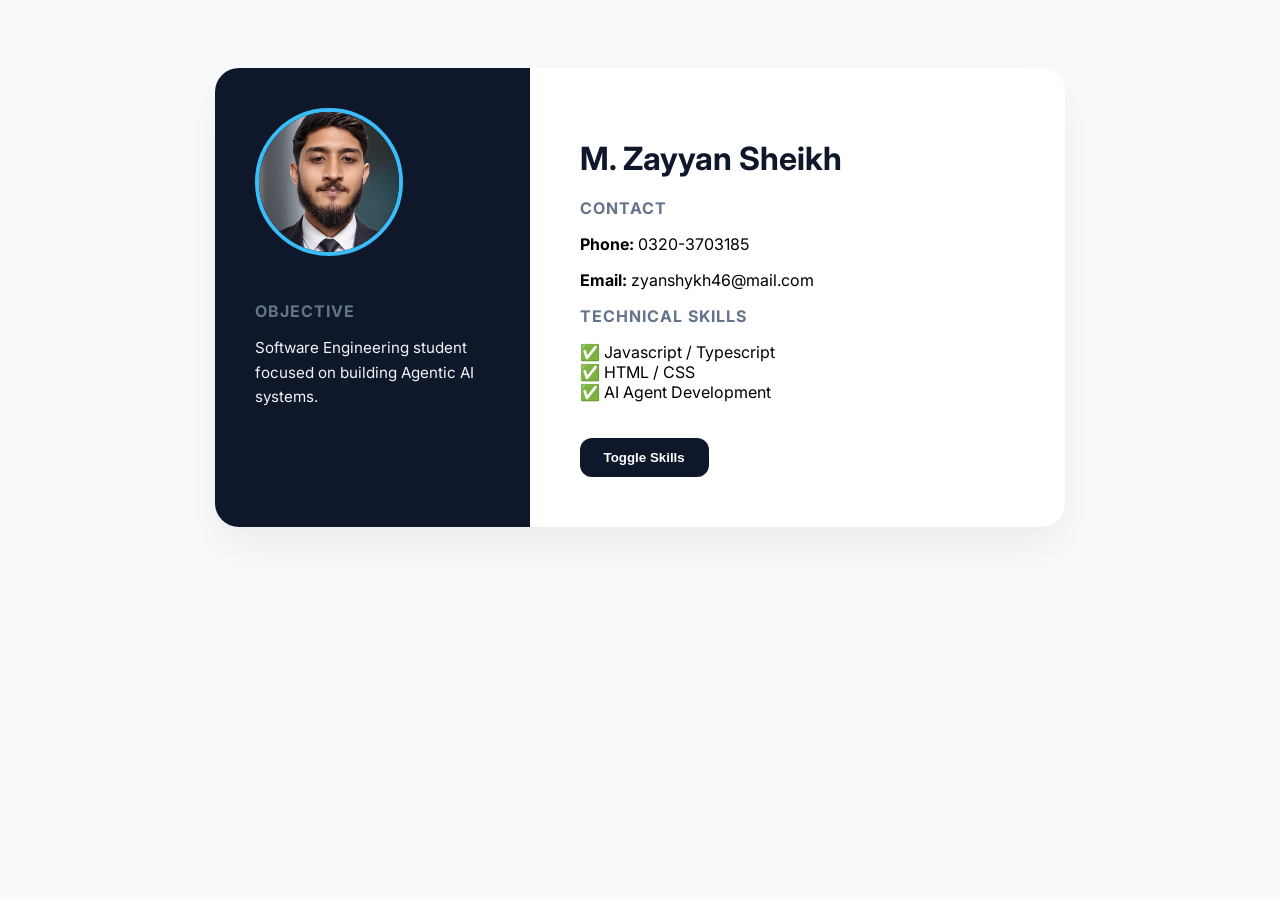
==== index.html @ ca7de84e "Update index.html" ====
<!DOCTYPE html>
<html lang="en">
<head>
    <meta charset="UTF-8">
    <meta name="viewport" content="width=device-width, initial-scale=1.0">
    <title>M. Zayyan Sheikh - Resume</title>
    <link rel="stylesheet" href="style.css">
    <link href="https://fonts.googleapis.com/css2?family=Inter:wght@300;400;700&display=swap" rel="stylesheet">
</head>
<body>

    <div class="resume-container">
        <div class="left-section">
            <img src="image.png" alt="Profile" class="profile-picture">
            <section id="objective">
                <h3>Objective</h3>
                <p style="font-size: 0.95rem; line-height: 1.6;">Software Engineering student focused on building Agentic AI systems.</p>
            </section>
        </div>
        
        <div class="right-section">
            <h1>M. Zayyan Sheikh</h1>
            <section id="personal-Information">
                <h3>Contact</h3>
                <p><b>Phone:</b> 0320-3703185</p>
                <p><b>Email:</b> zyanshykh46@mail.com</p>
            </section>

            <section id="skills-section">
                <h3>Technical Skills</h3>
                <ul id="skills-list" style="list-style: none; padding: 0;">
                    <li>✅ Javascript / Typescript</li>
                    <li>✅ HTML / CSS</li>
                    <li>✅ AI Agent Development</li>
                </ul>
            </section>
            
            <button id="toggle-Skills">Toggle Skills</button>
        </div>
    </div>

    <script src="script.js"></script>
</body>
</html>
---- style.css ----
body {
    font-family: 'Inter', sans-serif;
    background: #f8fafc; 
    padding: 60px 20px;
    display: flex;
    justify-content: center;
}

.resume-container {
    display: flex;
    max-width: 850px;
    background: #ffffff;
    border-radius: 24px;
    box-shadow: 0 20px 40px rgba(0,0,0,0.06);
    overflow: hidden;
}

.left-section {
    background: #0f172a; 
    color: #f1f5f9;
    padding: 40px;
    width: 35%;
}

.profile-picture {
    width: 140px;
    height: 140px;
    border-radius: 50%;
    object-fit: cover;
    border: 4px solid #38bdf8; 
    margin-bottom: 25px;
}

.right-section {
    padding: 50px;
    width: 65%;
}

h3 {
    font-size: 1rem;
    color: #64748b;
    text-transform: uppercase;
    letter-spacing: 1px;
    margin-bottom: 12px;
}

h1 {
    font-size: 2rem;
    margin-bottom: 20px;
    color: #0f172a;
}

button {
    background: #0f172a;
    color: white;
    border: none;
    padding: 12px 24px;
    border-radius: 12px;
    cursor: pointer;
    font-weight: 600;
    margin-top: 20px;
    transition: all 0.3s ease;
}

button:hover {
    background: #38bdf8;
    transform: translateY(-2px);
}
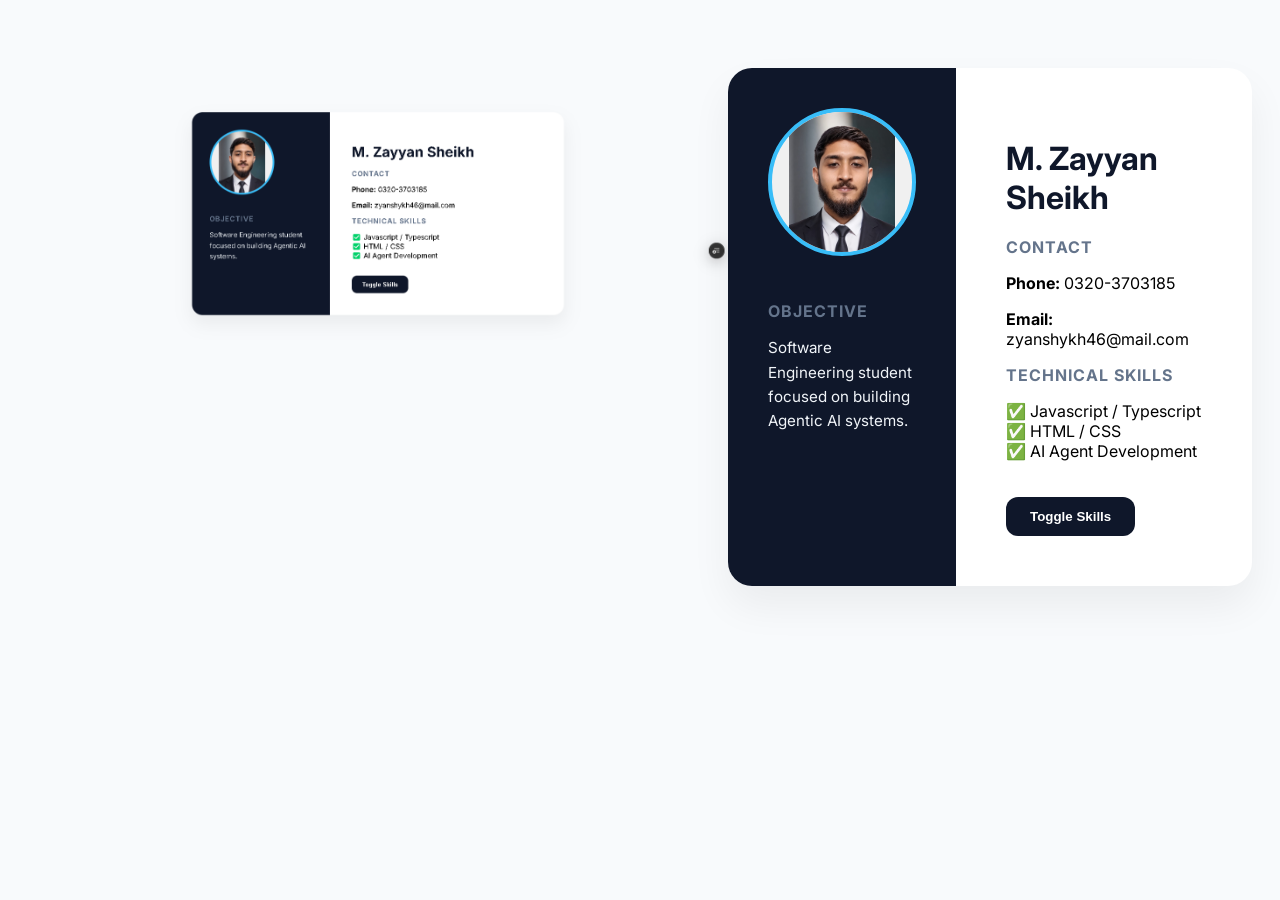
==== commit 7b975ffc: "Update index.html" ====
--- a/index.html
+++ b/index.html
@@ -6,6 +6,9 @@
     <title>M. Zayyan Sheikh - Resume</title>
     <link rel="stylesheet" href="style.css">
     <link href="https://fonts.googleapis.com/css2?family=Inter:wght@300;400;700&display=swap" rel="stylesheet">
+    <p align="center">
+  <img src="UIUX-image.png" alt="Project UI/UX Design" width="700"/>
+</p>
 </head>
 <body>
 
--- a/style.css
+++ b/style.css
@@ -25,9 +25,10 @@
 .profile-picture {
     width: 140px;
     height: 140px;
-    border-radius: 50%;
-    object-fit: cover;
-    border: 4px solid #38bdf8; 
+    border-radius: 50%; 
+    object-fit: contain; 
+    background-color: #f0f0f0; 
+    border: 4px solid #38bdf8;
     margin-bottom: 25px;
 }
 
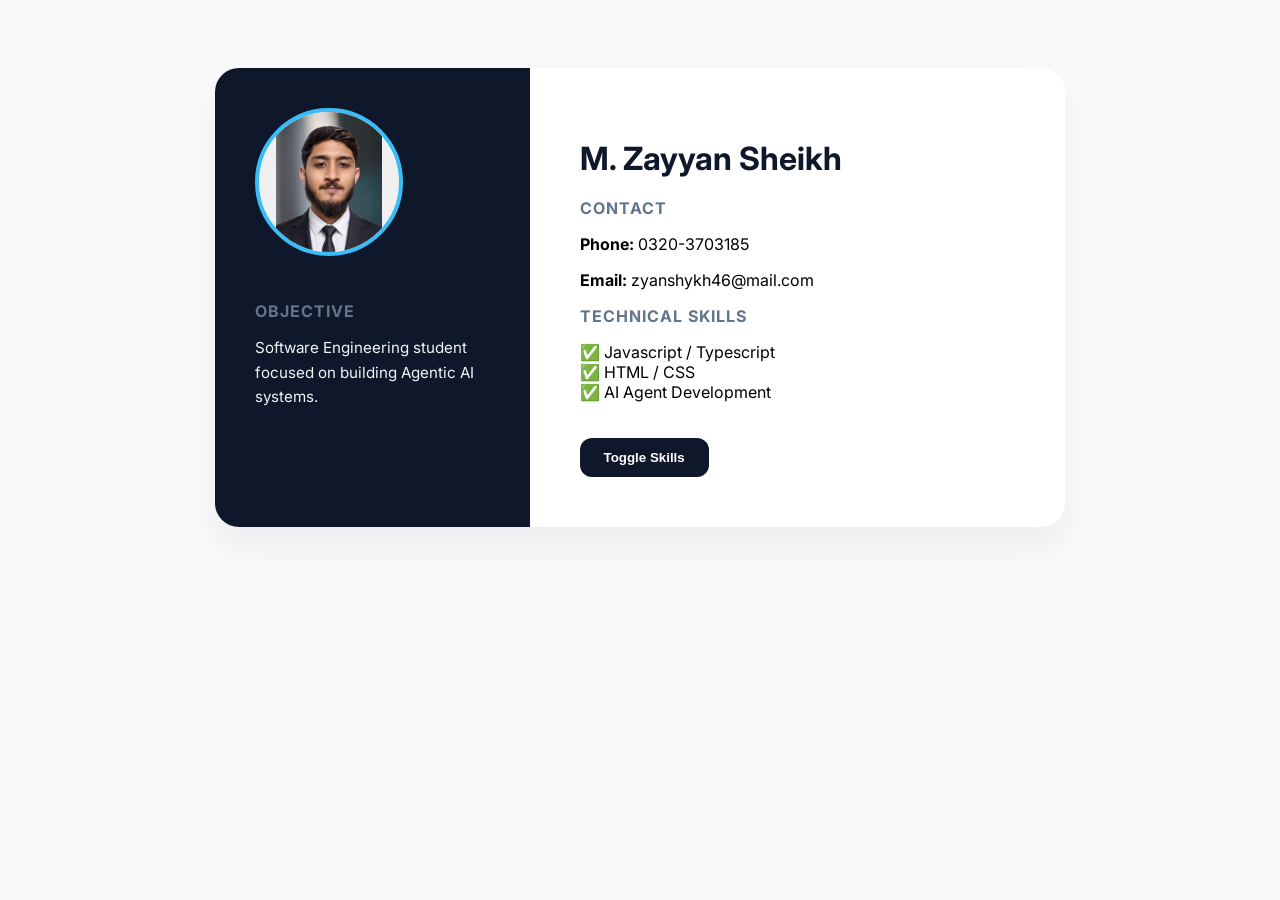
==== commit 544f0ccf: "Update index.html" ====
--- a/index.html
+++ b/index.html
@@ -6,9 +6,6 @@
     <title>M. Zayyan Sheikh - Resume</title>
     <link rel="stylesheet" href="style.css">
     <link href="https://fonts.googleapis.com/css2?family=Inter:wght@300;400;700&display=swap" rel="stylesheet">
-    <p align="center">
-  <img src="UIUX-image.png" alt="Project UI/UX Design" width="700"/>
-</p>
 </head>
 <body>
 
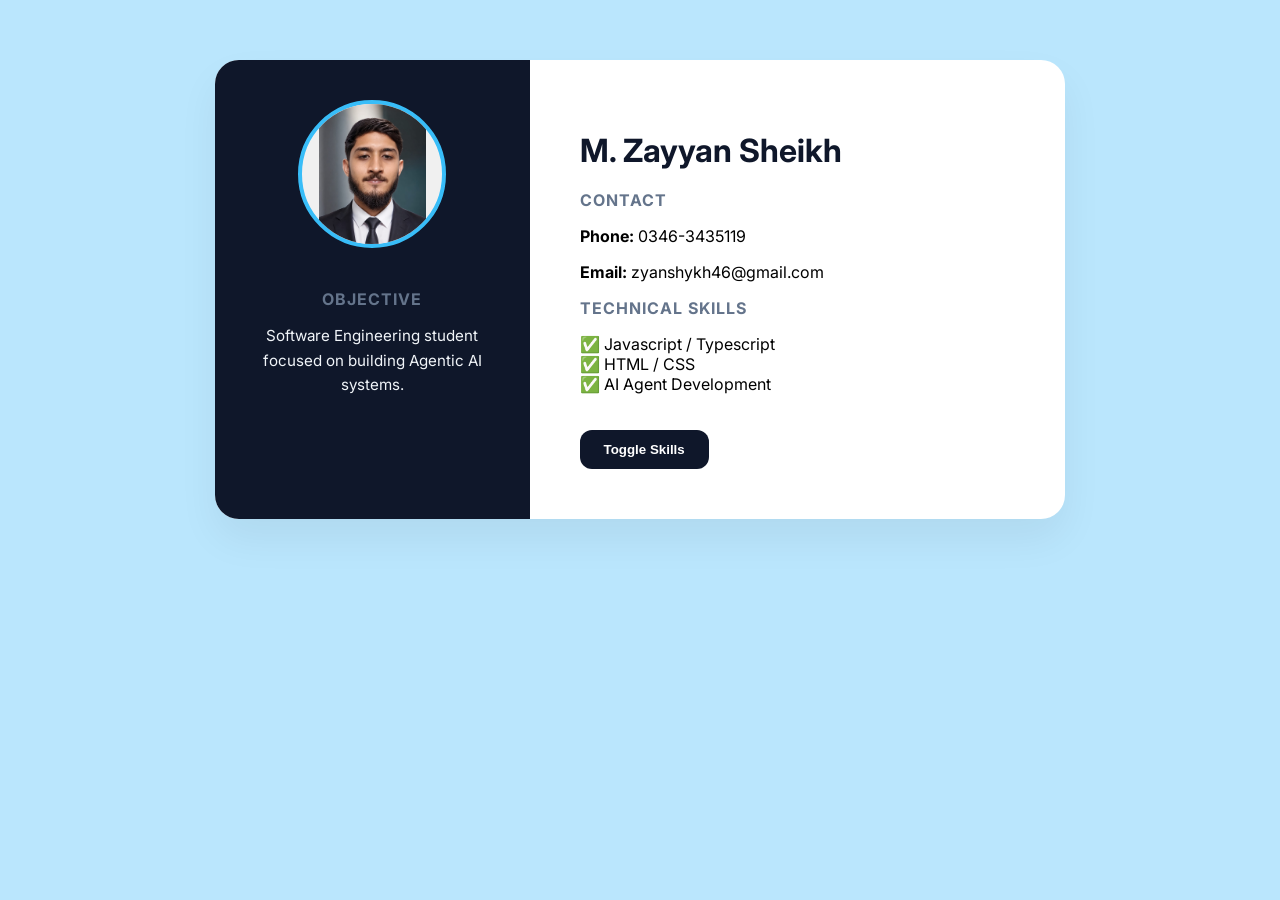
==== commit 89804f90: "Update index.html" ====
--- a/index.html
+++ b/index.html
@@ -22,8 +22,8 @@
             <h1>M. Zayyan Sheikh</h1>
             <section id="personal-Information">
                 <h3>Contact</h3>
-                <p><b>Phone:</b> 0320-3703185</p>
-                <p><b>Email:</b> zyanshykh46@mail.com</p>
+                <p><b>Phone:</b> 0346-3435119</p>
+                <p><b>Email:</b> zyanshykh46@gmail.com</p>
             </section>
 
             <section id="skills-section">
--- a/style.css
+++ b/style.css
@@ -1,9 +1,10 @@
 body {
     font-family: 'Inter', sans-serif;
-    background: #f8fafc; 
+    background: #bae6fd; 
     padding: 60px 20px;
     display: flex;
     justify-content: center;
+    margin: 0;
 }
 
 .resume-container {
@@ -15,11 +16,16 @@
     overflow: hidden;
 }
 
+
 .left-section {
     background: #0f172a; 
     color: #f1f5f9;
     padding: 40px;
     width: 35%;
+    display: flex;
+    flex-direction: column;
+    align-items: center; 
+    text-align: center;
 }
 
 .profile-picture {
@@ -31,6 +37,7 @@
     border: 4px solid #38bdf8;
     margin-bottom: 25px;
 }
+
 
 .right-section {
     padding: 50px;
@@ -67,3 +74,32 @@
     background: #38bdf8;
     transform: translateY(-2px);
 }
+
+/* Mobile Responsive Fixes */
+@media (max-width: 768px) {
+    .resume-container {
+        flex-direction: column;
+        width: 100%;
+        margin: 10px auto;
+        border-radius: 20px;
+    }
+
+    .left-section, .right-section {
+        width: 100%;
+        box-sizing: border-box; 
+    }
+
+    .right-section {
+        background: #ffffff;
+        color: #0f172a;
+        padding: 30px;
+    }
+
+    h1 {
+        font-size: 1.6rem;
+    }
+
+    button {
+        width: 100%;
+    }
+}
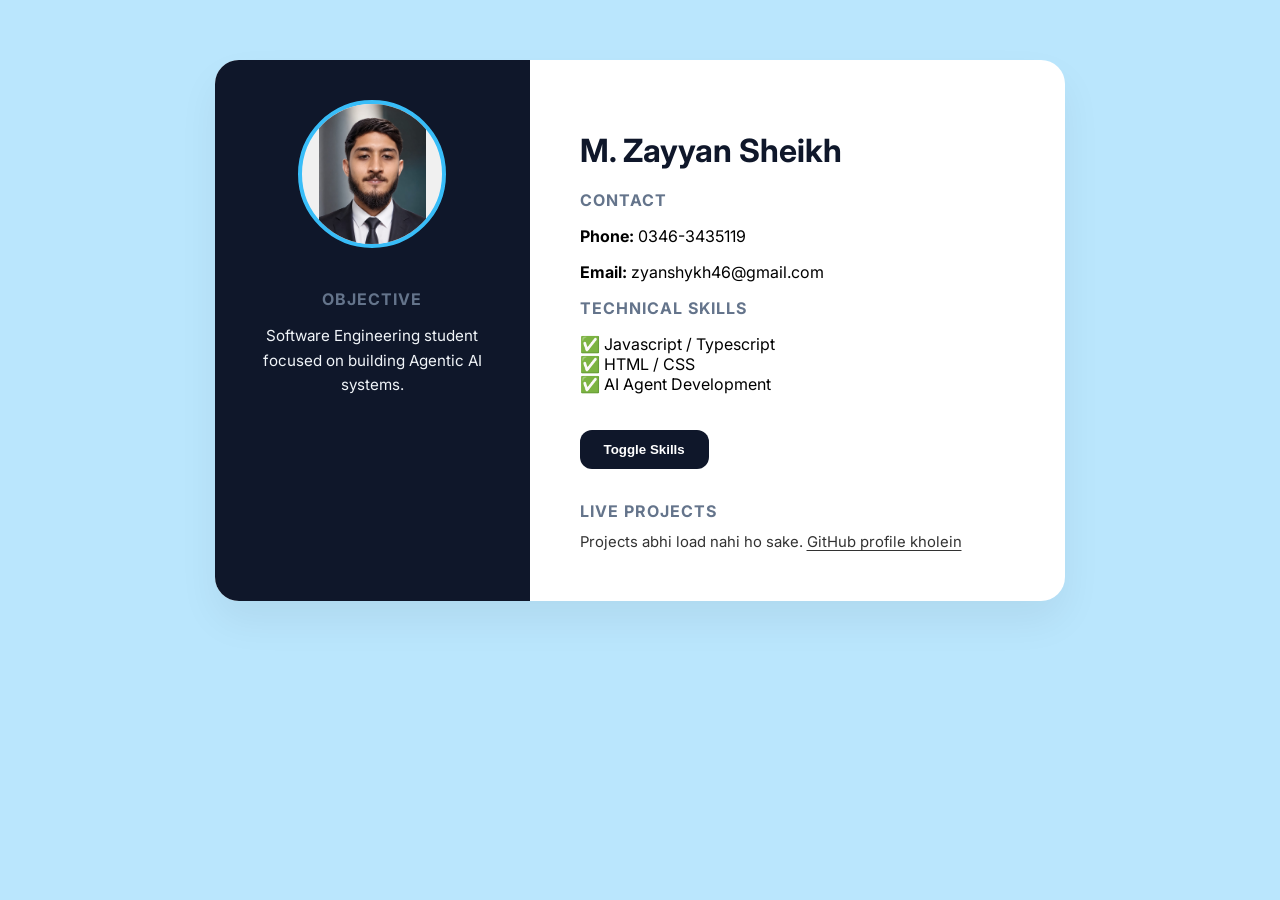
==== commit 59256814: "features add live project Good Portfolio" ====
--- a/index.html
+++ b/index.html
@@ -1,44 +1,61 @@
 <!DOCTYPE html>
 <html lang="en">
 <head>
-    <meta charset="UTF-8">
-    <meta name="viewport" content="width=device-width, initial-scale=1.0">
-    <title>M. Zayyan Sheikh - Resume</title>
-    <link rel="stylesheet" href="style.css">
-    <link href="https://fonts.googleapis.com/css2?family=Inter:wght@300;400;700&display=swap" rel="stylesheet">
+<meta charset="UTF-8">
+<meta name="viewport" content="width=device-width, initial-scale=1.0">
+<title>M. Zayyan Sheikh - Resume</title>
+<link rel="stylesheet" href="style.css">
+<link rel="stylesheet" href="projects.css">
+<link href="https://fonts.googleapis.com/css2?family=Inter:wght@300;400;700&display=swap" rel="stylesheet">
 </head>
+
 <body>
 
-    <div class="resume-container">
-        <div class="left-section">
-            <img src="image.png" alt="Profile" class="profile-picture">
-            <section id="objective">
-                <h3>Objective</h3>
-                <p style="font-size: 0.95rem; line-height: 1.6;">Software Engineering student focused on building Agentic AI systems.</p>
-            </section>
-        </div>
-        
-        <div class="right-section">
-            <h1>M. Zayyan Sheikh</h1>
-            <section id="personal-Information">
-                <h3>Contact</h3>
-                <p><b>Phone:</b> 0346-3435119</p>
-                <p><b>Email:</b> zyanshykh46@gmail.com</p>
-            </section>
+<div class="resume-container">
 
-            <section id="skills-section">
-                <h3>Technical Skills</h3>
-                <ul id="skills-list" style="list-style: none; padding: 0;">
-                    <li>✅ Javascript / Typescript</li>
-                    <li>✅ HTML / CSS</li>
-                    <li>✅ AI Agent Development</li>
-                </ul>
-            </section>
-            
-            <button id="toggle-Skills">Toggle Skills</button>
-        </div>
-    </div>
+<div class="left-section">
 
-    <script src="script.js"></script>
+<img src="image.png" alt="Profile" class="profile-picture">
+
+<section id="objective">
+<h3>Objective</h3>
+<p style="font-size: 0.95rem; line-height: 1.6;">Software Engineering student focused on building Agentic AI systems.</p>
+</section>
+
+</div>
+
+<div class="right-section">
+
+<h1>M. Zayyan Sheikh</h1>
+
+<section id="personal-Information">
+<h3>Contact</h3>
+<p><b>Phone:</b> 0346-3435119</p>
+<p><b>Email:</b> zyanshykh46@gmail.com</p>
+</section>
+
+<section id="skills-section">
+<h3>Technical Skills</h3>
+<ul id="skills-list" style="list-style: none; padding: 0;">
+<li>✅ Javascript / Typescript</li>
+<li>✅ HTML / CSS</li>
+<li>✅ AI Agent Development</li>
+</ul>
+</section>
+
+<button id="toggle-Skills">Toggle Skills</button>
+
+<!-- NEW: Live Projects (GitHub se auto-load hota hai) -->
+<section id="projects-section" aria-labelledby="projects-heading">
+<h3 id="projects-heading">Live Projects</h3>
+<div id="projects-list" aria-live="polite"></div>
+</section>
+
+</div>
+
+</div>
+
+<script src="script.js"></script>
+<script src="projects.js"></script>
 </body>
 </html>
--- a/projects.css
+++ b/projects.css
@@ -0,0 +1,109 @@
+/* projects.css - Live Projects section */
+
+#projects-section {
+  margin-top: 2rem;
+}
+
+.projects {
+  list-style: none;
+  margin: 0;
+  padding: 0;
+}
+
+.project {
+  padding: 1rem 0;
+  border-top: 1px solid rgba(128, 128, 128, 0.3);
+}
+
+.project:first-child {
+  border-top: 0;
+  padding-top: 0.25rem;
+}
+
+.project-head {
+  display: flex;
+  flex-wrap: wrap;
+  align-items: baseline;
+  justify-content: space-between;
+  gap: 0.25rem 1rem;
+}
+
+.project-name {
+  margin: 0;
+  font-size: 1.05rem;
+  font-weight: 700;
+}
+
+.project-links {
+  display: flex;
+  gap: 1rem;
+  font-size: 0.9rem;
+}
+
+.project-links a,
+.projects-status a {
+  color: inherit;
+  text-decoration: underline;
+  text-underline-offset: 3px;
+}
+
+.project-links a:hover {
+  text-decoration-thickness: 2px;
+}
+
+.project-links a:focus-visible,
+.projects-status a:focus-visible {
+  outline: 2px solid currentColor;
+  outline-offset: 3px;
+  border-radius: 2px;
+}
+
+/* Live demo ke saath chhota hara dot */
+.live-link {
+  font-weight: 600;
+}
+
+.live-link::before {
+  content: "";
+  display: inline-block;
+  width: 0.5rem;
+  height: 0.5rem;
+  margin-right: 0.4rem;
+  border-radius: 50%;
+  background: #2da44e;
+}
+
+.project-desc {
+  margin: 0.35rem 0 0.6rem;
+  font-size: 0.93rem;
+  line-height: 1.6;
+  opacity: 0.85;
+}
+
+.project-tags {
+  display: flex;
+  flex-wrap: wrap;
+  gap: 0.4rem;
+  margin: 0;
+  padding: 0;
+  list-style: none;
+}
+
+.project-tag {
+  padding: 0.1rem 0.6rem;
+  font-size: 0.78rem;
+  border: 1px solid rgba(128, 128, 128, 0.45);
+  border-radius: 999px;
+}
+
+.projects-status {
+  margin: 0;
+  font-size: 0.93rem;
+  opacity: 0.8;
+}
+
+@media print {
+  .project-links {
+    display: none;
+  }
+}
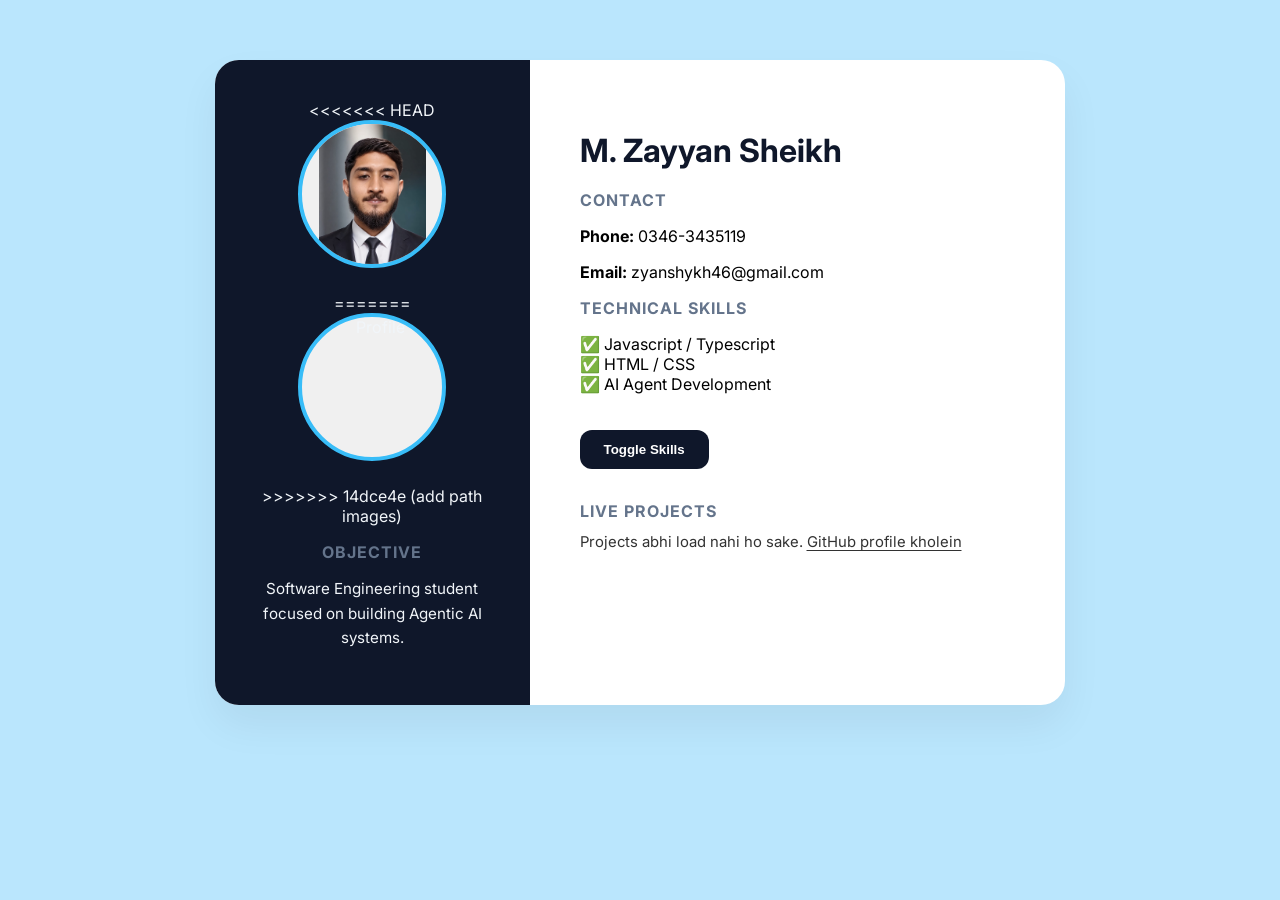
==== commit 19e4de96: "add path images" ====
--- a/index.html
+++ b/index.html
@@ -15,7 +15,11 @@
 
 <div class="left-section">
 
-<img src="image.png" alt="Profile" class="profile-picture">
+<<<<<<< HEAD
+<img src="public/images/image.png" alt="Profile" class="profile-picture">
+=======
+<img src="images/image.png" alt="Profile" class="profile-picture">
+>>>>>>> 14dce4e (add path images)
 
 <section id="objective">
 <h3>Objective</h3>
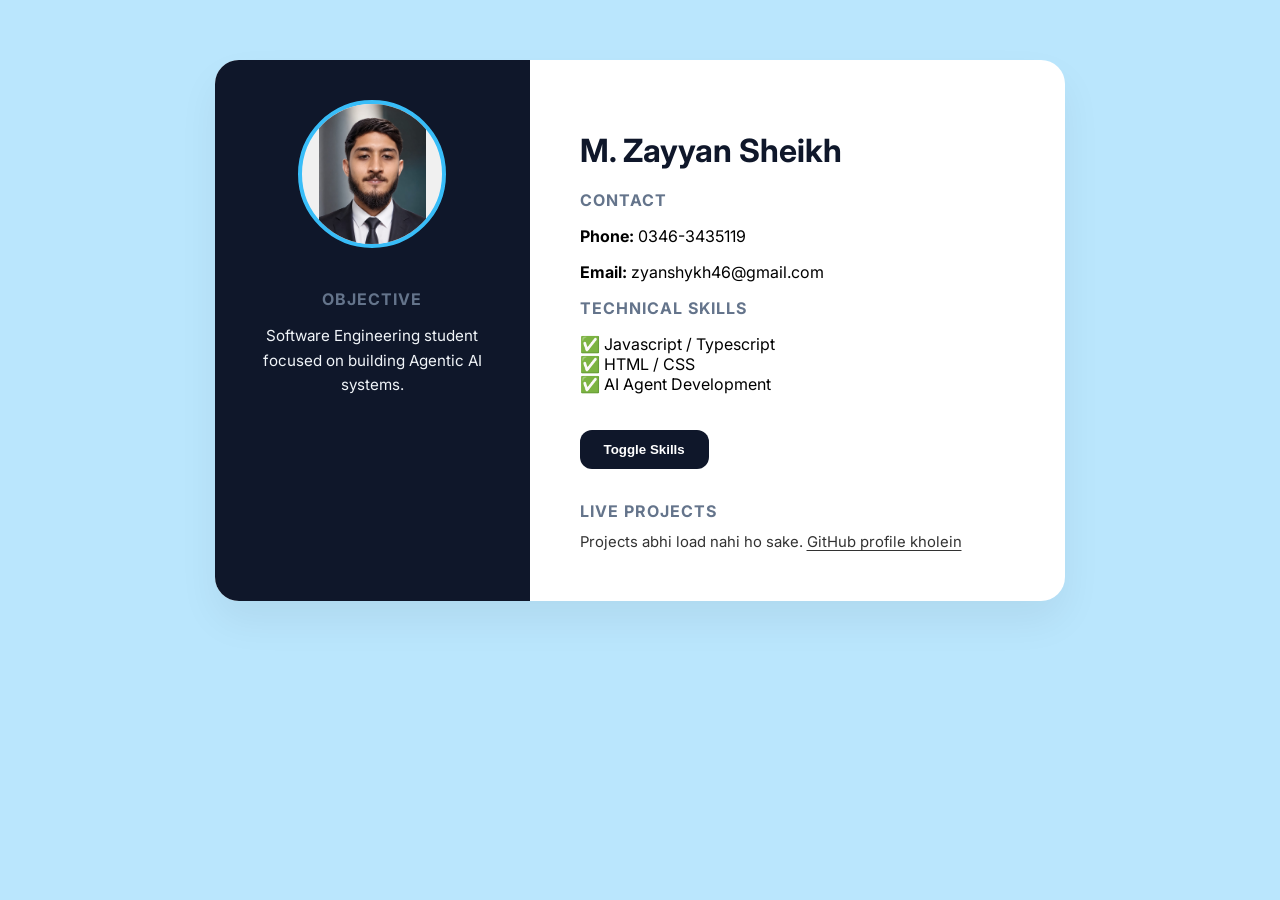
==== commit 961eef71: "fix merge conflict" ====
--- a/index.html
+++ b/index.html
@@ -15,12 +15,7 @@
 
 <div class="left-section">
 
-<<<<<<< HEAD
-<img src="public/images/image.png" alt="Profile" class="profile-picture">
-=======
 <img src="images/image.png" alt="Profile" class="profile-picture">
->>>>>>> 14dce4e (add path images)
-
 <section id="objective">
 <h3>Objective</h3>
 <p style="font-size: 0.95rem; line-height: 1.6;">Software Engineering student focused on building Agentic AI systems.</p>
